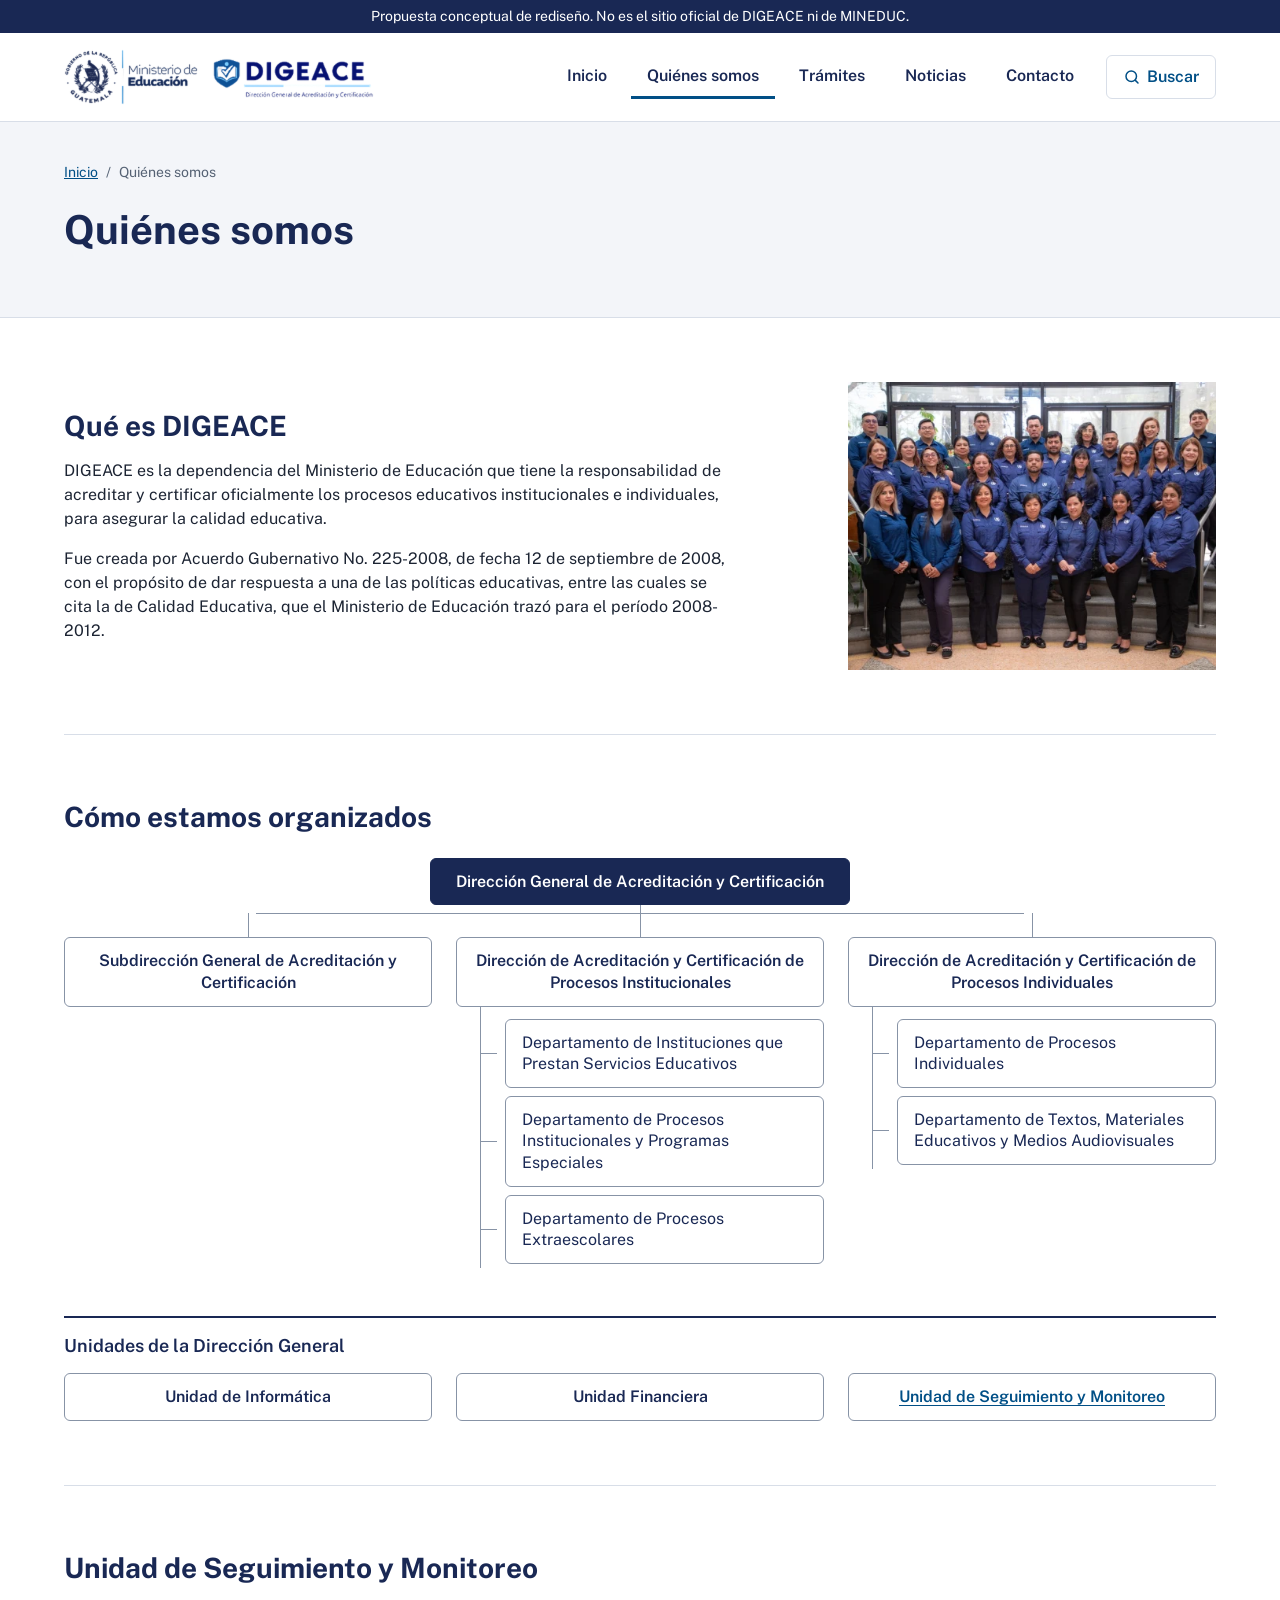
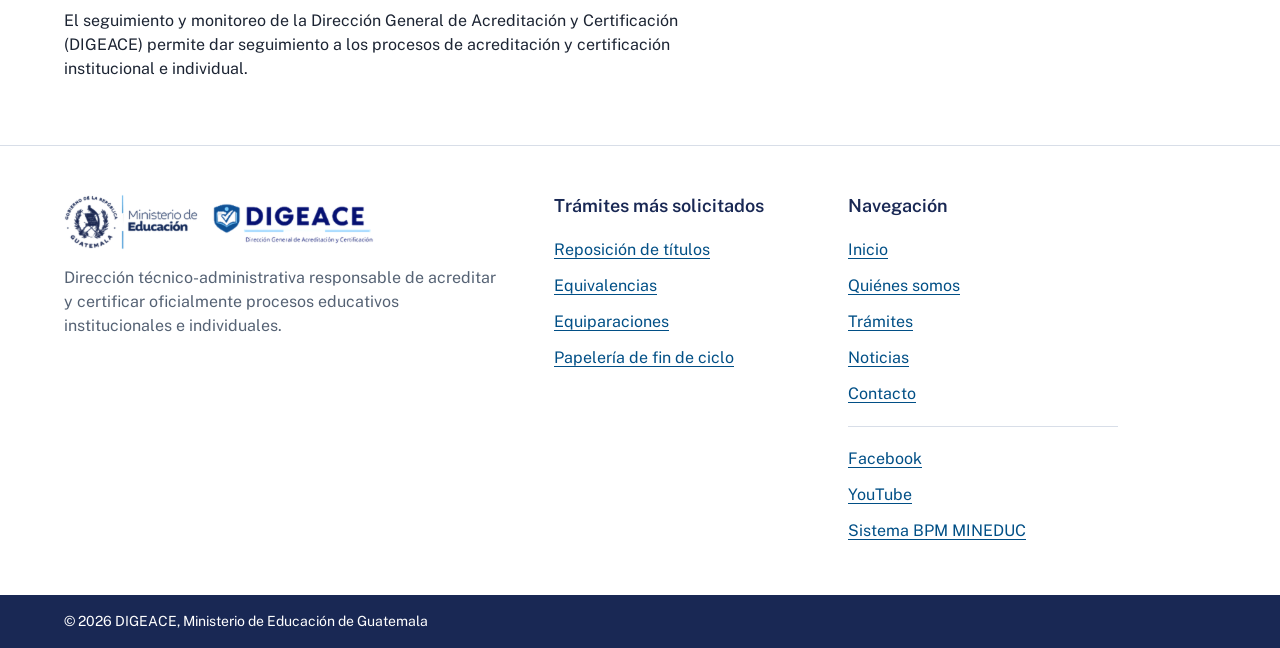
==== quienes-somos.html @ 0c8793b8 "Inicio completo de DIGEACE, páginas internas y reporte de entrega Lista de trámites agrupada con fil" ====
<!doctype html>
<html lang="es">
<head>
  <meta charset="utf-8">
  <meta name="viewport" content="width=device-width, initial-scale=1">
  <title>Quiénes somos · DIGEACE</title>
  <meta name="description" content="Qué es DIGEACE, cómo está organizada y qué hace la Unidad de Seguimiento y Monitoreo.">
  <link rel="preconnect" href="https://fonts.googleapis.com">
  <link rel="preconnect" href="https://fonts.gstatic.com" crossorigin>
  <link rel="stylesheet" href="https://fonts.googleapis.com/css2?family=Public+Sans:wght@400;600;700&display=swap">
  <link rel="stylesheet" href="css/styles.css">
</head>
<body>
  <a class="salto" href="#contenido">Saltar al contenido</a>

  <div class="aviso-propuesta">
    Propuesta conceptual de rediseño. No es el sitio oficial de DIGEACE ni de MINEDUC.
  </div>

  <header class="encabezado">
    <div class="contenedor encabezado__fila">
      <a class="encabezado__logo" href="index.html" aria-label="DIGEACE, Ministerio de Educación de Guatemala. Ir al inicio">
        <img src="assets/logo-mineduc-digeace.png" width="886" height="160" alt="Gobierno de Guatemala, Ministerio de Educación. DIGEACE, Dirección General de Acreditación y Certificación">
      </a>

      <button class="menu-boton" type="button" aria-expanded="false" aria-controls="menu-principal">Menú</button>

      <nav class="navegacion" id="menu-principal" aria-label="Principal">
        <ul>
          <li><a href="index.html">Inicio</a></li>
          <li><a href="quienes-somos.html" aria-current="page">Quiénes somos</a></li>
          <li><a href="index.html#tramites">Trámites</a></li>
          <li><a href="index.html#noticias">Noticias</a></li>
          <li><a href="index.html#contacto">Contacto</a></li>
          <li>
            <a class="navegacion__buscar" href="index.html#buscador">
              <svg aria-hidden="true" width="18" height="18" viewBox="0 0 24 24" fill="none" stroke="currentColor" stroke-width="2" stroke-linecap="round" stroke-linejoin="round"><circle cx="11" cy="11" r="7"/><path d="m20 20-3.5-3.5"/></svg>
              Buscar
            </a>
          </li>
        </ul>
      </nav>
    </div>
  </header>

  <main id="contenido">
    <div class="pagina-cabecera">
      <div class="contenedor">
        <nav class="migas" aria-label="Ruta de navegación">
          <ol>
            <li><a href="index.html">Inicio</a></li>
            <li aria-current="page">Quiénes somos</li>
          </ol>
        </nav>
        <h1>Quiénes somos</h1>
      </div>
    </div>

    <div class="contenedor">
      <section class="seccion" aria-labelledby="titulo-intro">
        <div class="intro">
          <div class="intro__texto">
            <h2 id="titulo-intro">Qué es DIGEACE</h2>
            <p>DIGEACE es la dependencia del Ministerio de Educación que tiene la responsabilidad de acreditar y certificar oficialmente los procesos educativos institucionales e individuales, para asegurar la calidad educativa.</p>
            <p>Fue creada por Acuerdo Gubernativo No. 225-2008, de fecha 12 de septiembre de 2008, con el propósito de dar respuesta a una de las políticas educativas, entre las cuales se cita la de Calidad Educativa, que el Ministerio de Educación trazó para el período 2008-2012.</p>
          </div>
          <figure class="intro__foto">
            <img src="assets/equipo-digeace.webp" width="468" height="366" alt="Equipo de DIGEACE reunido en las gradas del edificio, con camisas azules institucionales">
          </figure>
        </div>
      </section>

      <section class="seccion" id="estructura" aria-labelledby="titulo-estructura">
        <h2 id="titulo-estructura">Cómo estamos organizados</h2>

        <div class="org">
          <p class="org__raiz"><span class="org__caja org__caja--raiz">Dirección General de Acreditación y Certificación</span></p>

          <ul class="org__ramas">
            <li class="org__rama">
              <span class="org__caja">Subdirección General de Acreditación y Certificación</span>
            </li>
            <li class="org__rama">
              <span class="org__caja">Dirección de Acreditación y Certificación de Procesos Institucionales</span>
              <ul class="org__hijos">
                <li><span class="org__caja">Departamento de Instituciones que Prestan Servicios Educativos</span></li>
                <li><span class="org__caja">Departamento de Procesos Institucionales y Programas Especiales</span></li>
                <li><span class="org__caja">Departamento de Procesos Extraescolares</span></li>
              </ul>
            </li>
            <li class="org__rama">
              <span class="org__caja">Dirección de Acreditación y Certificación de Procesos Individuales</span>
              <ul class="org__hijos">
                <li><span class="org__caja">Departamento de Procesos Individuales</span></li>
                <li><span class="org__caja">Departamento de Textos, Materiales Educativos y Medios Audiovisuales</span></li>
              </ul>
            </li>
          </ul>

          <div class="org__apoyo">
            <h3>Unidades de la Dirección General</h3>
            <ul>
              <li><span class="org__caja">Unidad de Informática</span></li>
              <li><span class="org__caja">Unidad Financiera</span></li>
              <li><a class="org__caja" href="#seguimiento-monitoreo">Unidad de Seguimiento y Monitoreo</a></li>
            </ul>
          </div>
        </div>
      </section>

      <section class="seccion" id="seguimiento-monitoreo" aria-labelledby="titulo-seguimiento">
        <h2 id="titulo-seguimiento">Unidad de Seguimiento y Monitoreo</h2>
        <p class="texto-ancho">El seguimiento y monitoreo de la Dirección General de Acreditación y Certificación (DIGEACE) permite dar seguimiento a los procesos de acreditación y certificación institucional e individual.</p>
      </section>
    </div>
  </main>

  <footer class="pie" id="pie">
    <div class="contenedor pie__rejilla">
      <div class="pie__identidad">
        <img src="assets/logo-mineduc-digeace.png" width="886" height="160" alt="Ministerio de Educación. DIGEACE, Dirección General de Acreditación y Certificación">
        <p>Dirección técnico-administrativa responsable de acreditar y certificar oficialmente procesos educativos institucionales e individuales.</p>
      </div>

      <div class="pie__col">
        <h2>Trámites más solicitados</h2>
        <ul>
            <li><a href="tramite-reposicion.html">Reposición de títulos</a></li>
            <li><a href="index.html#t-equivalencias-de-estudios">Equivalencias</a></li>
            <li><a href="index.html#t-equiparaciones-de-estudios">Equiparaciones</a></li>
            <li><a href="index.html#t-papeleria-de-fin-de-ciclo">Papelería de fin de ciclo</a></li>
        </ul>
      </div>

      <div class="pie__col">
        <h2>Navegación</h2>
        <ul>
          <li><a href="index.html">Inicio</a></li>
          <li><a href="quienes-somos.html">Quiénes somos</a></li>
          <li><a href="index.html#tramites">Trámites</a></li>
          <li><a href="index.html#noticias">Noticias</a></li>
          <li><a href="index.html#contacto">Contacto</a></li>
        </ul>
        <div class="pie__redes">
          <ul>
            <li><a href="#pie" data-pendiente>Facebook</a></li>
            <li><a href="#pie" data-pendiente>YouTube</a></li>
            <li><a href="#pie" data-pendiente>Sistema BPM MINEDUC</a></li>
          </ul>
        </div>
      </div>
    </div>
    <div class="pie__fin">
      <div class="contenedor">© 2026 DIGEACE, Ministerio de Educación de Guatemala</div>
    </div>
  </footer>

  <script src="js/menu.js"></script>
</body>
</html>
---- css/styles.css ----
/* DIGEACE · propuesta de rediseño del inicio
   Sistema: una familia tipográfica, una familia de azules, radio único de 6 px,
   escala de espacio de 8 px, sin degradados, vidrio ni sombras de tarjeta. */

:root {
  --azul-institucional: #192854;
  --azul-accion: #014F86;
  --fondo: #ffffff;
  --superficie: #F3F5F9;
  --linea: #D8DEE8;
  --texto: #1C2433;
  --texto-secundario: #556274;

  --radio: 6px;
  --e1: 8px;
  --e2: 16px;
  --e3: 24px;
  --e4: 32px;
  --e5: 40px;
  --e6: 48px;
  --e8: 64px;
  --ancho: 1200px;
}

*, *::before, *::after { box-sizing: border-box; }

html { -webkit-text-size-adjust: 100%; scroll-padding-top: 96px; }

body {
  margin: 0;
  font-family: "Public Sans", system-ui, sans-serif;
  font-size: 16px;
  line-height: 1.5;
  color: var(--texto);
  background: var(--fondo);
}

img { display: block; max-width: 100%; height: auto; }

a { color: var(--azul-accion); }

:focus-visible {
  outline: 3px solid var(--azul-accion);
  outline-offset: 2px;
}

.contenedor {
  width: 100%;
  max-width: var(--ancho);
  margin-inline: auto;
  padding-inline: var(--e3);
}

.salto {
  position: absolute;
  left: var(--e2);
  top: -64px;
  z-index: 20;
  padding: var(--e1) var(--e2);
  background: var(--azul-institucional);
  color: #fff;
  border-radius: var(--radio);
}
.salto:focus { top: var(--e1); }

/* Aviso de propuesta conceptual */
.aviso-propuesta {
  padding: 6px var(--e2);
  background: var(--azul-institucional);
  color: #fff;
  font-size: 14px;
  text-align: center;
}

/* Encabezado */
.encabezado {
  position: relative;
  z-index: 10;
  background: var(--fondo);
  border-bottom: 1px solid var(--linea);
}

.encabezado__fila {
  display: flex;
  align-items: center;
  justify-content: space-between;
  gap: var(--e3);
  min-height: 88px;
}

.encabezado__logo img {
  width: auto;
  height: 56px;
}

.menu-boton { display: none; }

.navegacion ul {
  display: flex;
  align-items: center;
  gap: var(--e1);
  margin: 0;
  padding: 0;
  list-style: none;
}

.navegacion a {
  display: inline-flex;
  align-items: center;
  gap: 6px;
  min-height: 44px;
  padding: 0 var(--e2);
  border-bottom: 3px solid transparent;
  color: var(--azul-institucional);
  font-weight: 600;
  text-decoration: none;
}

.navegacion a:hover { color: var(--azul-accion); border-bottom-color: var(--linea); }
.navegacion a[aria-current="page"] { border-bottom-color: var(--azul-accion); }

.navegacion__buscar {
  margin-left: var(--e1);
  border: 1px solid var(--linea) !important;
  border-radius: var(--radio);
  color: var(--azul-accion) !important;
}
.navegacion__buscar:hover { background: var(--superficie); }

/* Hero */
.hero {
  background: var(--superficie);
  border-bottom: 1px solid var(--linea);
}

.hero__rejilla {
  display: grid;
  grid-template-columns: repeat(12, 1fr);
  column-gap: var(--e3);
  align-items: center;
  padding-block: var(--e8);
}

.hero__texto { grid-column: 1 / span 8; }
.hero__foto { grid-column: 9 / span 4; margin: 0; }
.hero__foto img { width: 100%; aspect-ratio: 468 / 366; object-fit: cover; }

h1 {
  margin: 0 0 var(--e2);
  max-width: 20ch;
  font-size: 40px;
  line-height: 1.15;
  font-weight: 700;
  color: var(--azul-institucional);
}

.hero__descripcion {
  margin: 0 0 var(--e5);
  max-width: 52ch;
  font-size: 18px;
  color: var(--texto-secundario);
}

/* Buscador */
.buscador__etiqueta {
  display: block;
  margin-bottom: var(--e1);
  font-size: 18px;
  font-weight: 600;
  color: var(--azul-institucional);
}

.buscador__fila {
  display: flex;
  gap: var(--e1);
  align-items: stretch;
}

.buscador__campo { position: relative; flex: 1; min-width: 0; }

.buscador__input {
  width: 100%;
  height: 56px;
  padding: 0 52px 0 var(--e2);
  font: inherit;
  font-size: 18px;
  color: var(--texto);
  background: var(--fondo);
  border: 1px solid #8793A6;
  border-radius: var(--radio);
}
.buscador__input::placeholder { color: var(--texto-secundario); opacity: 1; }
.buscador__input:focus { outline: 3px solid var(--azul-accion); outline-offset: 0; border-color: var(--azul-accion); }
.buscador__input::-webkit-search-cancel-button { display: none; }

.buscador__borrar {
  position: absolute;
  top: 8px;
  right: 8px;
  display: grid;
  place-items: center;
  width: 40px;
  height: 40px;
  padding: 0;
  color: var(--texto-secundario);
  background: transparent;
  border: 0;
  border-radius: var(--radio);
  cursor: pointer;
}
.buscador__borrar:hover { background: var(--superficie); color: var(--azul-institucional); }
.buscador__borrar[hidden] { display: none; }

.boton {
  height: 56px;
  padding: 0 var(--e4);
  font: inherit;
  font-weight: 600;
  color: #fff;
  background: var(--azul-institucional);
  border: 1px solid var(--azul-institucional);
  border-radius: var(--radio);
  cursor: pointer;
  white-space: nowrap;
}
.boton:hover { background: var(--azul-accion); border-color: var(--azul-accion); }

.buscador__estado {
  min-height: 0;
  margin: 0;
  font-size: 14px;
  color: var(--texto-secundario);
}
.buscador__estado:empty { display: none; }
.buscador__estado { margin-top: var(--e1); }

/* Sugerencias (menú desplegable: único elemento con sombra, junto al menú móvil) */
.sugerencias {
  position: absolute;
  top: calc(100% + 4px);
  left: 0;
  right: 0;
  z-index: 5;
  margin: 0;
  padding: 0;
  list-style: none;
  background: var(--fondo);
  border: 1px solid var(--azul-accion);
  border-radius: var(--radio);
  box-shadow: 0 8px 16px rgba(25, 40, 84, .12);
  overflow: hidden;
}
.sugerencias[hidden] { display: none; }

.sugerencias [role="option"] {
  display: block;
  padding: 12px var(--e2);
  cursor: pointer;
  border-top: 1px solid var(--linea);
}
.sugerencias [role="option"]:first-child { border-top: 0; }
.sugerencias [role="option"][aria-selected="true"],
.sugerencias [role="option"]:hover { background: var(--superficie); }
.sugerencias [role="option"][aria-selected="true"] { box-shadow: inset 3px 0 0 var(--azul-accion); }

.sugerencia__nombre { display: block; font-weight: 600; color: var(--azul-institucional); }
.sugerencia__grupo { display: block; font-size: 14px; color: var(--texto-secundario); }
.sugerencia__nombre mark { background: transparent; color: var(--azul-accion); text-decoration: underline; text-underline-offset: 3px; }

.sugerencias__vacio { padding: var(--e2); color: var(--texto); }
.sugerencias__vacio a { font-weight: 600; }

/* Más solicitados */
.hero__frecuentes {
  display: flex;
  flex-wrap: wrap;
  align-items: baseline;
  gap: 4px var(--e3);
  margin: var(--e3) 0 0;
  font-size: 16px;
}
.hero__frecuentes-titulo { color: var(--texto-secundario); }
.hero__frecuentes a { font-weight: 600; text-underline-offset: 3px; }
.hero__frecuentes a:hover { color: var(--azul-institucional); }

/* Tablet */
@media (max-width: 1023px) {
  .hero__rejilla { padding-block: var(--e6); }
  .hero__texto { grid-column: 1 / -1; }
  .hero__foto { grid-column: 1 / -1; margin-top: var(--e5); max-width: 420px; }
  .navegacion a { padding: 0 12px; }
}

/* Móvil */
@media (max-width: 767px) {
  .contenedor { padding-inline: var(--e2); }

  .aviso-propuesta { font-size: 13px; }

  .encabezado__fila { min-height: 64px; gap: var(--e2); }
  .encabezado__logo img { height: 36px; }

  .menu-boton {
    display: inline-flex;
    align-items: center;
    min-height: 44px;
    padding: 0 var(--e2);
    font: inherit;
    font-weight: 600;
    color: var(--azul-institucional);
    background: var(--fondo);
    border: 1px solid var(--azul-institucional);
    border-radius: var(--radio);
    cursor: pointer;
  }
  .menu-boton[aria-expanded="true"] { background: var(--azul-institucional); color: #fff; }

  .navegacion {
    position: absolute;
    top: 100%;
    left: 0;
    right: 0;
    background: var(--fondo);
    border-bottom: 1px solid var(--linea);
    box-shadow: 0 12px 16px rgba(25, 40, 84, .12);
  }
  .navegacion[hidden] { display: none; }
  .navegacion ul { flex-direction: column; align-items: stretch; gap: 0; padding: var(--e1) var(--e2) var(--e2); }
  .navegacion li + li { border-top: 1px solid var(--linea); }
  .navegacion a { min-height: 48px; padding: 0; border-bottom: 0; }
  .navegacion a[aria-current="page"] { box-shadow: inset 3px 0 0 var(--azul-accion); padding-left: 12px; }
  .navegacion__buscar { margin: var(--e1) 0 0; padding: 0 12px !important; justify-content: center; }

  .hero__rejilla { padding-block: var(--e4) var(--e5); }
  h1 { font-size: 30px; max-width: none; }
  .hero__descripcion { margin-bottom: var(--e3); font-size: 16px; }

  .buscador__fila { flex-direction: column; }
  .boton { width: 100%; }
  .hero__frecuentes { flex-direction: column; align-items: flex-start; gap: 4px; margin-top: var(--e2); }
  .hero__frecuentes-titulo { margin-bottom: 2px; }
  .hero__frecuentes a { display: inline-block; padding: 6px 0; }
  .hero__foto { margin-top: var(--e4); max-width: none; }
}

@media (prefers-reduced-motion: reduce) {
  * { scroll-behavior: auto !important; transition: none !important; }
}

/* ===== Secciones ===== */
h2 { margin: 0; font-size: 28px; line-height: 1.25; font-weight: 700; color: var(--azul-institucional); }
h3 { margin: 0; font-size: 22px; line-height: 1.3; font-weight: 600; color: var(--azul-institucional); }
h4 { margin: 0; font-size: 18px; line-height: 1.35; font-weight: 600; color: var(--azul-institucional); }
p { margin: 0; }

.seccion { padding-block: var(--e8); }
.seccion + .seccion { border-top: 1px solid var(--linea); }
.seccion--superficie { background: var(--superficie); }
.seccion__cabecera {
  display: flex;
  flex-wrap: wrap;
  align-items: baseline;
  justify-content: space-between;
  gap: var(--e1) var(--e3);
  margin-bottom: var(--e3);
}
.seccion__contador { color: var(--texto-secundario); }
.enlace-texto { font-weight: 600; text-underline-offset: 3px; }
.enlace-texto:hover { color: var(--azul-institucional); }
button.enlace-texto { padding: 0; font: inherit; font-weight: 600; color: var(--azul-accion); background: none; border: 0; text-decoration: underline; text-underline-offset: 3px; cursor: pointer; }
button.enlace-texto:hover { color: var(--azul-institucional); }

/* Trámites: filtros */
.filtros { display: flex; flex-wrap: wrap; gap: var(--e1); margin-bottom: var(--e3); }
.filtro {
  min-height: 44px;
  padding: 0 var(--e2);
  font: inherit;
  font-weight: 600;
  color: var(--azul-institucional);
  background: var(--fondo);
  border: 1px solid #8793A6;
  border-radius: var(--radio);
  cursor: pointer;
}
.filtro:hover { background: var(--superficie); }
.filtro[aria-pressed="true"] { color: #fff; background: var(--azul-institucional); border-color: var(--azul-institucional); }

.filtrar { max-width: 560px; margin-bottom: var(--e5); }
.filtrar label { display: block; margin-bottom: 4px; font-weight: 600; color: var(--azul-institucional); }
.filtrar__campo { position: relative; }
.filtrar__input {
  width: 100%;
  height: 48px;
  padding: 0 48px 0 var(--e2);
  font: inherit;
  color: var(--texto);
  background: var(--fondo);
  border: 1px solid #8793A6;
  border-radius: var(--radio);
}
.filtrar__input::placeholder { color: var(--texto-secundario); opacity: 1; }
.filtrar__input:focus { outline: 3px solid var(--azul-accion); outline-offset: 0; border-color: var(--azul-accion); }
.filtrar__borrar {
  position: absolute; top: 4px; right: 4px;
  display: grid; place-items: center;
  width: 40px; height: 40px; padding: 0;
  color: var(--texto-secundario); background: transparent;
  border: 0; border-radius: var(--radio); cursor: pointer;
}
.filtrar__borrar:hover { background: var(--superficie); color: var(--azul-institucional); }
.filtrar__borrar[hidden] { display: none; }

/* Trámites: lista agrupada */
.grupo + .grupo { margin-top: var(--e5); }
.grupo[hidden] { display: none; }
.grupo__resumen {
  display: flex;
  align-items: baseline;
  justify-content: space-between;
  gap: var(--e2);
  padding-bottom: var(--e1);
  border-bottom: 2px solid var(--azul-institucional);
  list-style: none;
}
.grupo__resumen::-webkit-details-marker { display: none; }
.grupo__cuenta { display: none; color: var(--texto-secundario); font-weight: 600; }
.lista { margin: 0; padding: 0; list-style: none; }
.lista li[hidden] { display: none; }
.lista li { border-bottom: 1px solid var(--linea); }
.fila {
  display: grid;
  grid-template-columns: 1fr auto;
  align-items: center;
  gap: var(--e3);
  padding: var(--e2) var(--e1);
  color: inherit;
  text-decoration: none;
}
.fila:hover, .fila:focus-visible { background: var(--superficie); }
.fila:focus-visible { outline-offset: -3px; }
.fila__nombre { max-width: 70ch; }
.fila__desc { margin-top: 2px; color: var(--texto-secundario); }
.fila__accion { font-weight: 600; color: var(--azul-accion); white-space: nowrap; text-underline-offset: 3px; }
.fila:hover .fila__accion, .fila:focus-visible .fila__accion { text-decoration: underline; }

.aviso-fila, .sin-resultados {
  margin-bottom: var(--e3);
  padding: var(--e2);
  background: var(--superficie);
  border-left: 3px solid var(--azul-accion);
}
.aviso-fila[hidden], .sin-resultados[hidden] { display: none; }

/* Noticias */
.noticias { display: grid; grid-template-columns: repeat(3, 1fr); gap: var(--e3); margin: 0; padding: 0; list-style: none; }
.noticia { position: relative; display: flex; flex-direction: column; height: 100%; background: var(--fondo); border: 1px solid var(--linea); }
.noticia img { width: 100%; aspect-ratio: 3 / 2; object-fit: cover; }
.noticia__cuerpo { padding: var(--e2) var(--e2) var(--e3); }
.noticia__fecha { display: block; margin-bottom: 4px; font-size: 14px; color: var(--texto-secundario); }
.noticia h3 { font-size: 18px; line-height: 1.4; }
.noticia__enlace { color: var(--azul-institucional); text-decoration: none; }
.noticia__enlace::after { content: ""; position: absolute; inset: 0; }
.noticia:hover .noticia__enlace { color: var(--azul-accion); text-decoration: underline; text-underline-offset: 3px; }
.noticia__enlace:focus-visible { outline: none; }
.noticia__enlace:focus-visible::after { outline: 3px solid var(--azul-accion); outline-offset: 2px; }

/* Quiénes somos (inicio) */
.quienes { display: grid; grid-template-columns: repeat(12, 1fr); column-gap: var(--e3); row-gap: var(--e4); }
.quienes__texto { grid-column: 1 / span 5; }
.quienes__texto h2 { margin-bottom: var(--e2); }
.quienes__texto p { margin-bottom: var(--e3); max-width: 52ch; }
.quienes__direcciones { grid-column: 7 / span 6; display: grid; grid-template-columns: 1fr 1fr; gap: var(--e3); }
.direccion { padding-top: var(--e2); border-top: 2px solid var(--azul-institucional); }
.direccion h3 { margin-bottom: 4px; font-size: 18px; }
.direccion__nombre { margin-bottom: var(--e2); font-size: 14px; color: var(--texto-secundario); }
.direccion ul { margin: 0; padding: 0; list-style: none; }
.direccion li { padding: 8px 0; border-top: 1px solid var(--linea); }

/* Atención al público */
.atencion { display: grid; grid-template-columns: repeat(12, 1fr); column-gap: var(--e3); row-gap: var(--e4); align-items: start; }
.atencion__datos { grid-column: 1 / span 6; }
.atencion__datos h2 { margin-bottom: var(--e3); }
.datos { margin: 0 0 var(--e3); }
.datos > div { display: grid; grid-template-columns: 120px 1fr; gap: var(--e2); padding: 12px 0; border-top: 1px solid var(--linea); }
.datos > div:last-child { border-bottom: 1px solid var(--linea); }
.datos dt { font-weight: 600; color: var(--azul-institucional); }
.datos dd { margin: 0; }
.marcador { display: inline-block; padding: 0 8px; color: var(--azul-accion); border: 1px dashed var(--azul-accion); border-radius: var(--radio); background: var(--fondo); }
.boton-secundario {
  display: inline-flex; align-items: center; min-height: 48px; padding: 0 var(--e3);
  font-weight: 600; color: var(--azul-institucional); text-decoration: none;
  background: var(--fondo); border: 1px solid var(--azul-institucional); border-radius: var(--radio);
}
.boton-secundario:hover { background: var(--azul-institucional); color: #fff; }
.atencion__foto { grid-column: 8 / span 5; display: grid; place-items: center; min-height: 280px; padding: var(--e3); text-align: center; color: var(--azul-accion); background: var(--fondo); border: 1px dashed var(--azul-accion); border-radius: var(--radio); }

/* Pie */
.pie { background: var(--fondo); border-top: 1px solid var(--linea); }
.pie__rejilla { display: grid; grid-template-columns: repeat(12, 1fr); column-gap: var(--e3); row-gap: var(--e5); padding-block: var(--e6); }
.pie__identidad { grid-column: 1 / span 5; }
.pie__identidad img { width: auto; height: 56px; margin-bottom: var(--e2); }
.pie__identidad p { max-width: 44ch; color: var(--texto-secundario); }
.pie__col { grid-column: span 3; }
.pie__col:nth-of-type(3) { grid-column: 9 / span 3; }
.pie h2 { margin-bottom: var(--e2); font-size: 18px; line-height: 1.35; font-weight: 600; }
.pie ul { margin: 0; padding: 0; list-style: none; }
.pie li + li { margin-top: 4px; }
.pie a { display: inline-block; padding: 4px 0; text-underline-offset: 3px; }
.pie__redes { margin-top: var(--e2); padding-top: var(--e2); border-top: 1px solid var(--linea); }
.pie__fin { padding-block: var(--e2); color: #fff; background: var(--azul-institucional); font-size: 14px; }

/* ===== Páginas internas ===== */
.migas { margin-bottom: var(--e3); font-size: 14px; color: var(--texto-secundario); }
.migas ol { display: flex; flex-wrap: wrap; gap: 4px 8px; margin: 0; padding: 0; list-style: none; }
.migas li + li::before { content: "/"; margin-right: 8px; color: var(--texto-secundario); }
.pagina-cabecera { background: var(--superficie); border-bottom: 1px solid var(--linea); padding-block: var(--e5) var(--e6); }
.pagina-cabecera h1 { max-width: 28ch; }
.pagina-cabecera p.lead { max-width: 68ch; font-size: 18px; color: var(--texto-secundario); }
.indice { display: flex; flex-wrap: wrap; gap: 4px var(--e3); margin: var(--e3) 0 0; padding: 0; list-style: none; }
.indice a { font-weight: 600; text-underline-offset: 3px; }

.pagina { display: grid; grid-template-columns: repeat(12, 1fr); column-gap: var(--e3); row-gap: var(--e5); padding-block: var(--e6) var(--e8); }
.pagina__principal { grid-column: 1 / span 8; }
.pagina__lateral { grid-column: 10 / span 3; }
.bloque + .bloque { margin-top: var(--e6); }
.bloque h2 { padding-bottom: var(--e1); margin-bottom: var(--e2); border-bottom: 2px solid var(--azul-institucional); }
.bloque p + p, .bloque p + ul { margin-top: var(--e2); }
.bloque ul.simple { margin: 0; padding-left: 20px; }
.bloque ul.simple li + li { margin-top: 4px; }

.lateral__bloque { padding-top: var(--e2); border-top: 2px solid var(--azul-institucional); }
.lateral__bloque + .lateral__bloque { margin-top: var(--e4); }
.lateral__bloque h2 { margin-bottom: var(--e2); font-size: 18px; line-height: 1.35; font-weight: 600; }
.lateral__bloque ul { margin: 0; padding: 0; list-style: none; }
.lateral__bloque li { padding: 8px 0; border-top: 1px solid var(--linea); }
.lateral__bloque li:first-child { border-top: 0; padding-top: 0; }
.lateral__bloque .marcador { margin-top: 4px; font-size: 14px; }

.pasos { margin: 0; padding: 0; list-style: none; counter-reset: paso; }
.paso { position: relative; display: grid; grid-template-columns: 40px 1fr; column-gap: var(--e2); padding-bottom: var(--e3); counter-increment: paso; }
.paso::before {
  content: counter(paso);
  grid-row: 1 / span 3;
  display: grid; place-items: center;
  width: 40px; height: 40px;
  font-weight: 700; color: var(--azul-institucional);
  background: var(--fondo); border: 2px solid var(--azul-institucional); border-radius: var(--radio);
  position: relative; z-index: 1;
}
.paso::after { content: ""; position: absolute; left: 19px; top: 40px; bottom: 0; border-left: 1px solid var(--linea); }
.paso:last-child { padding-bottom: 0; }
.paso:last-child::after { display: none; }
.paso__responsable { font-size: 14px; font-weight: 600; color: var(--texto-secundario); }
.paso h3 { margin: 2px 0; font-size: 18px; line-height: 1.35; }
.paso p:last-child { color: var(--texto-secundario); }

/* Organigrama */
.org { --org-linea: #8793A6; }
.org ul { margin: 0; padding: 0; list-style: none; }
.org__caja { display: block; padding: 12px var(--e2); font-weight: 600; line-height: 1.35; text-align: center; color: var(--azul-institucional); background: var(--fondo); border: 1px solid var(--org-linea); border-radius: var(--radio); text-decoration: none; }
a.org__caja { color: var(--azul-accion); text-decoration: underline; text-underline-offset: 3px; }
a.org__caja:hover { background: var(--superficie); }
.org__caja--raiz { max-width: 420px; margin-inline: auto; color: #fff; background: var(--azul-institucional); border-color: var(--azul-institucional); }
.org__raiz { position: relative; padding-bottom: var(--e4); }
.org__raiz::after { content: ""; position: absolute; left: 50%; bottom: 0; height: var(--e4); border-left: 1px solid var(--org-linea); }
.org__ramas { position: relative; display: grid; grid-template-columns: repeat(3, 1fr); gap: var(--e3); }
.org__ramas::before { content: ""; position: absolute; top: calc(var(--e3) * -1); left: calc(100% / 6); right: calc(100% / 6); border-top: 1px solid var(--org-linea); }
.org__rama { position: relative; }
.org__rama::before { content: ""; position: absolute; left: 50%; top: calc(var(--e3) * -1); height: var(--e3); border-left: 1px solid var(--org-linea); }
.org__hijos { margin: 0 0 0 var(--e3) !important; padding-top: var(--e1) !important; border-left: 1px solid var(--org-linea); }
.org__hijos li { position: relative; padding: 4px 0 4px var(--e3); }
.org__hijos li::before { content: ""; position: absolute; left: 0; top: 50%; width: var(--e2); border-top: 1px solid var(--org-linea); }
.org__hijos .org__caja { text-align: left; font-weight: 400; }
.org__apoyo { margin-top: var(--e6); padding-top: var(--e2); border-top: 2px solid var(--azul-institucional); }
.org__apoyo h3 { margin-bottom: var(--e2); font-size: 18px; }
.org__apoyo ul { display: grid; grid-template-columns: repeat(3, 1fr); gap: var(--e3); }

.intro { display: grid; grid-template-columns: repeat(12, 1fr); column-gap: var(--e3); row-gap: var(--e4); align-items: center; }
.intro__texto { grid-column: 1 / span 7; }
.intro__texto p + p { margin-top: var(--e2); }
.intro__foto { grid-column: 9 / span 4; margin: 0; }
.intro__foto img { width: 100%; aspect-ratio: 468 / 366; object-fit: cover; }

@media (max-width: 1023px) {
  .quienes__texto, .quienes__direcciones, .atencion__datos, .atencion__foto, .intro__texto, .intro__foto,
  .pagina__principal, .pagina__lateral, .pie__identidad, .pie__col, .pie__col:nth-of-type(3) { grid-column: 1 / -1; }
  .pie__col { grid-column: span 6; }
  .pie__col:nth-of-type(3) { grid-column: span 6; }
  .intro__foto { max-width: 420px; }
  .noticias { grid-template-columns: 1fr 1fr; }
  .noticias li:nth-child(3) { grid-column: 1 / -1; }
}

@media (max-width: 767px) {
  h2 { font-size: 24px; }
  h3 { font-size: 20px; }
  .seccion { padding-block: var(--e5); }
  .grupo + .grupo { margin-top: var(--e2); }
  .grupo__resumen { align-items: center; min-height: 48px; padding: 0; border-bottom: 1px solid var(--linea); border-top: 2px solid var(--azul-institucional); cursor: pointer; }
  .grupo__resumen:hover { background: var(--superficie); }
  .grupo__resumen:focus-visible { outline-offset: -3px; }
  .grupo__titulo { padding-left: var(--e1); font-size: 18px; }
  .grupo__cuenta { display: inline; margin-left: auto; }
  .grupo__resumen::after { content: "+"; width: 32px; text-align: center; font-size: 24px; font-weight: 400; color: var(--azul-accion); }
  .grupo[open] > .grupo__resumen::after { content: "\2212"; }
  .grupo:not([open]) > .grupo__resumen { border-bottom: 1px solid var(--linea); }
  .fila { grid-template-columns: 1fr; gap: 4px; }
  .fila__accion { margin-top: 4px; }
  .filtro { padding: 0 12px; }
  .noticias { grid-template-columns: 1fr; }
  .noticias li:nth-child(3) { grid-column: auto; }
  .quienes__direcciones { grid-template-columns: 1fr; }
  .datos > div { grid-template-columns: 1fr; gap: 2px; }
  .atencion__foto { min-height: 160px; }
  .pie__col, .pie__col:nth-of-type(3) { grid-column: 1 / -1; }
  .pie__rejilla { padding-block: var(--e5); }

  .pagina-cabecera { padding-block: var(--e3) var(--e4); }
  .pagina { padding-block: var(--e4) var(--e6); }
  .org__caja--raiz { max-width: none; }
  .org__raiz { padding-bottom: var(--e3); }
  .org__raiz::after { height: var(--e3); left: var(--e3); }
  .org__ramas { grid-template-columns: 1fr; gap: var(--e3); padding-left: var(--e3); border-left: 1px solid var(--org-linea); }
  .org__ramas::before { display: none; }
  .org__rama::before { left: calc(var(--e3) * -1); top: 22px; height: 0; width: var(--e3); border-left: 0; border-top: 1px solid var(--org-linea); }
  .org__caja { text-align: left; }
  .org__apoyo ul { grid-template-columns: 1fr; gap: var(--e1); }
}

/* Utilidades */
.solo-lectores { position: absolute; width: 1px; height: 1px; margin: -1px; padding: 0; overflow: hidden; clip: rect(0 0 0 0); white-space: nowrap; border: 0; }
.texto-ancho { max-width: 68ch; }
.intro__texto h2 + p { margin-top: var(--e2); }
#estructura > h2, #seguimiento-monitoreo > h2 { margin-bottom: var(--e3); }
.bloque__intro { margin-bottom: var(--e3); }
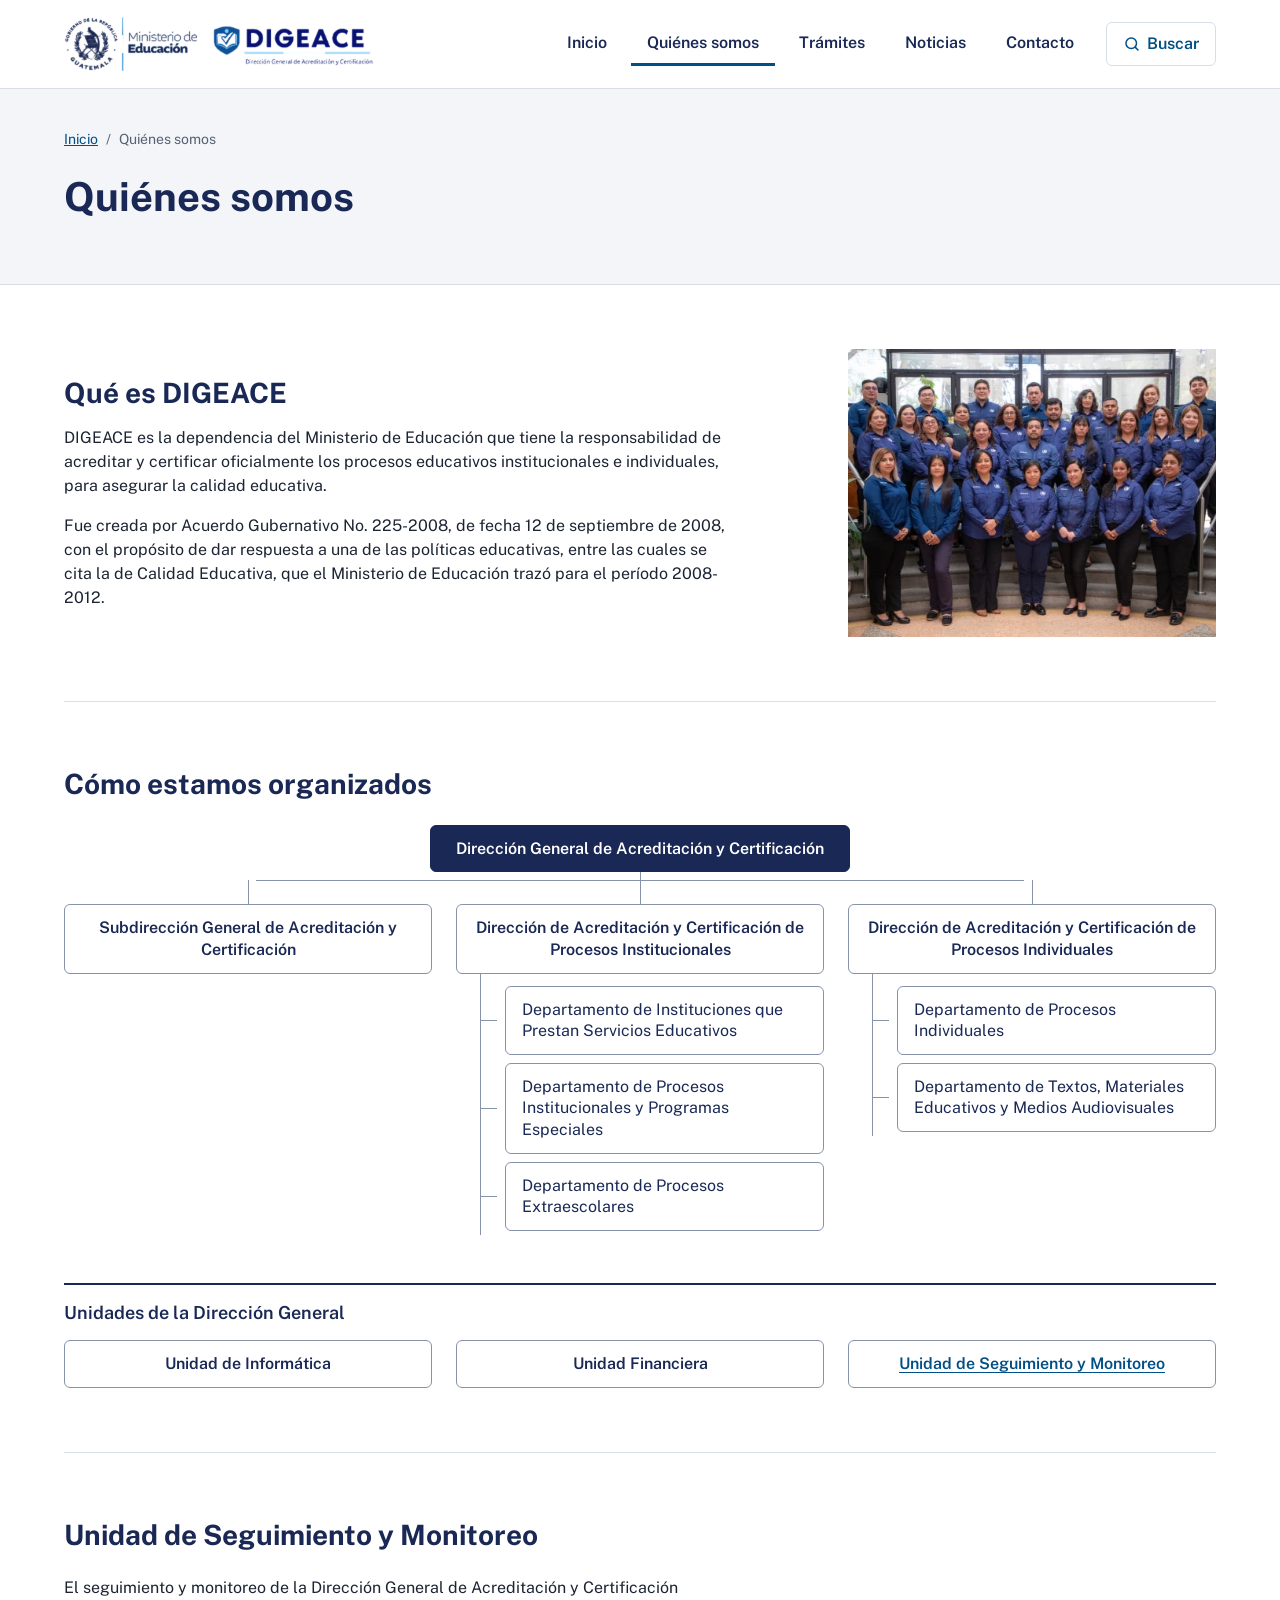
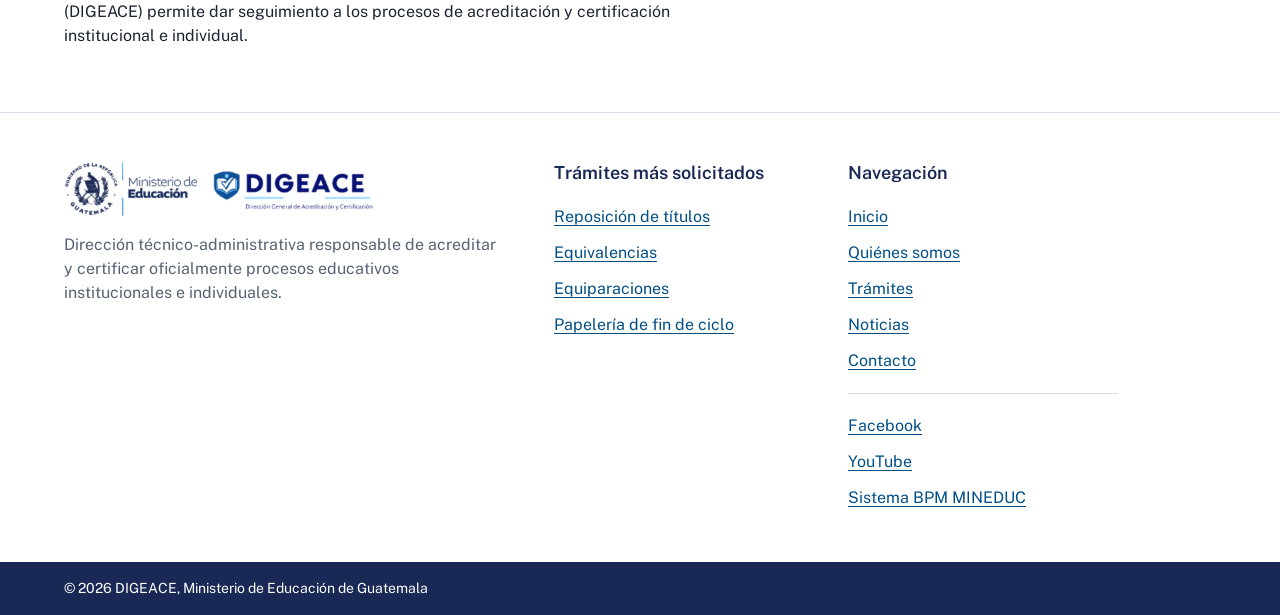
==== commit e4a8cd83: "Reemplazar marcadores por datos e imagen ficticios y quitar la franja de aviso Para importar la pági" ====
--- a/quienes-somos.html
+++ b/quienes-somos.html
@@ -13,9 +13,6 @@
 <body>
   <a class="salto" href="#contenido">Saltar al contenido</a>
 
-  <div class="aviso-propuesta">
-    Propuesta conceptual de rediseño. No es el sitio oficial de DIGEACE ni de MINEDUC.
-  </div>
 
   <header class="encabezado">
     <div class="contenedor encabezado__fila">
@@ -143,9 +140,9 @@
         </ul>
         <div class="pie__redes">
           <ul>
-            <li><a href="#pie" data-pendiente>Facebook</a></li>
-            <li><a href="#pie" data-pendiente>YouTube</a></li>
-            <li><a href="#pie" data-pendiente>Sistema BPM MINEDUC</a></li>
+            <li><a href="#">Facebook</a></li>
+            <li><a href="#">YouTube</a></li>
+            <li><a href="#">Sistema BPM MINEDUC</a></li>
           </ul>
         </div>
       </div>
--- a/css/styles.css
+++ b/css/styles.css
@@ -62,15 +62,6 @@
   border-radius: var(--radio);
 }
 .salto:focus { top: var(--e1); }
-
-/* Aviso de propuesta conceptual */
-.aviso-propuesta {
-  padding: 6px var(--e2);
-  background: var(--azul-institucional);
-  color: #fff;
-  font-size: 14px;
-  text-align: center;
-}
 
 /* Encabezado */
 .encabezado {
@@ -294,8 +285,6 @@
 /* Móvil */
 @media (max-width: 767px) {
   .contenedor { padding-inline: var(--e2); }
-
-  .aviso-propuesta { font-size: 13px; }
 
   .encabezado__fila { min-height: 64px; gap: var(--e2); }
   .encabezado__logo img { height: 36px; }
@@ -444,13 +433,13 @@
 .fila__accion { font-weight: 600; color: var(--azul-accion); white-space: nowrap; text-underline-offset: 3px; }
 .fila:hover .fila__accion, .fila:focus-visible .fila__accion { text-decoration: underline; }
 
-.aviso-fila, .sin-resultados {
+.sin-resultados {
   margin-bottom: var(--e3);
   padding: var(--e2);
   background: var(--superficie);
   border-left: 3px solid var(--azul-accion);
 }
-.aviso-fila[hidden], .sin-resultados[hidden] { display: none; }
+.sin-resultados[hidden] { display: none; }
 
 /* Noticias */
 .noticias { display: grid; grid-template-columns: repeat(3, 1fr); gap: var(--e3); margin: 0; padding: 0; list-style: none; }
@@ -486,14 +475,14 @@
 .datos > div:last-child { border-bottom: 1px solid var(--linea); }
 .datos dt { font-weight: 600; color: var(--azul-institucional); }
 .datos dd { margin: 0; }
-.marcador { display: inline-block; padding: 0 8px; color: var(--azul-accion); border: 1px dashed var(--azul-accion); border-radius: var(--radio); background: var(--fondo); }
 .boton-secundario {
   display: inline-flex; align-items: center; min-height: 48px; padding: 0 var(--e3);
   font-weight: 600; color: var(--azul-institucional); text-decoration: none;
   background: var(--fondo); border: 1px solid var(--azul-institucional); border-radius: var(--radio);
 }
 .boton-secundario:hover { background: var(--azul-institucional); color: #fff; }
-.atencion__foto { grid-column: 8 / span 5; display: grid; place-items: center; min-height: 280px; padding: var(--e3); text-align: center; color: var(--azul-accion); background: var(--fondo); border: 1px dashed var(--azul-accion); border-radius: var(--radio); }
+.atencion__foto { grid-column: 8 / span 5; margin: 0; }
+.atencion__foto img { width: 100%; aspect-ratio: 3 / 2; object-fit: cover; border: 1px solid var(--linea); }
 
 /* Pie */
 .pie { background: var(--fondo); border-top: 1px solid var(--linea); }
@@ -535,8 +524,7 @@
 .lateral__bloque ul { margin: 0; padding: 0; list-style: none; }
 .lateral__bloque li { padding: 8px 0; border-top: 1px solid var(--linea); }
 .lateral__bloque li:first-child { border-top: 0; padding-top: 0; }
-.lateral__bloque .marcador { margin-top: 4px; font-size: 14px; }
-
+.lateral__bloque 
 .pasos { margin: 0; padding: 0; list-style: none; counter-reset: paso; }
 .paso { position: relative; display: grid; grid-template-columns: 40px 1fr; column-gap: var(--e2); padding-bottom: var(--e3); counter-increment: paso; }
 .paso::before {
@@ -612,7 +600,6 @@
   .noticias li:nth-child(3) { grid-column: auto; }
   .quienes__direcciones { grid-template-columns: 1fr; }
   .datos > div { grid-template-columns: 1fr; gap: 2px; }
-  .atencion__foto { min-height: 160px; }
   .pie__col, .pie__col:nth-of-type(3) { grid-column: 1 / -1; }
   .pie__rejilla { padding-block: var(--e5); }
 
@@ -629,7 +616,6 @@
 }
 
 /* Utilidades */
-.solo-lectores { position: absolute; width: 1px; height: 1px; margin: -1px; padding: 0; overflow: hidden; clip: rect(0 0 0 0); white-space: nowrap; border: 0; }
 .texto-ancho { max-width: 68ch; }
 .intro__texto h2 + p { margin-top: var(--e2); }
 #estructura > h2, #seguimiento-monitoreo > h2 { margin-bottom: var(--e3); }
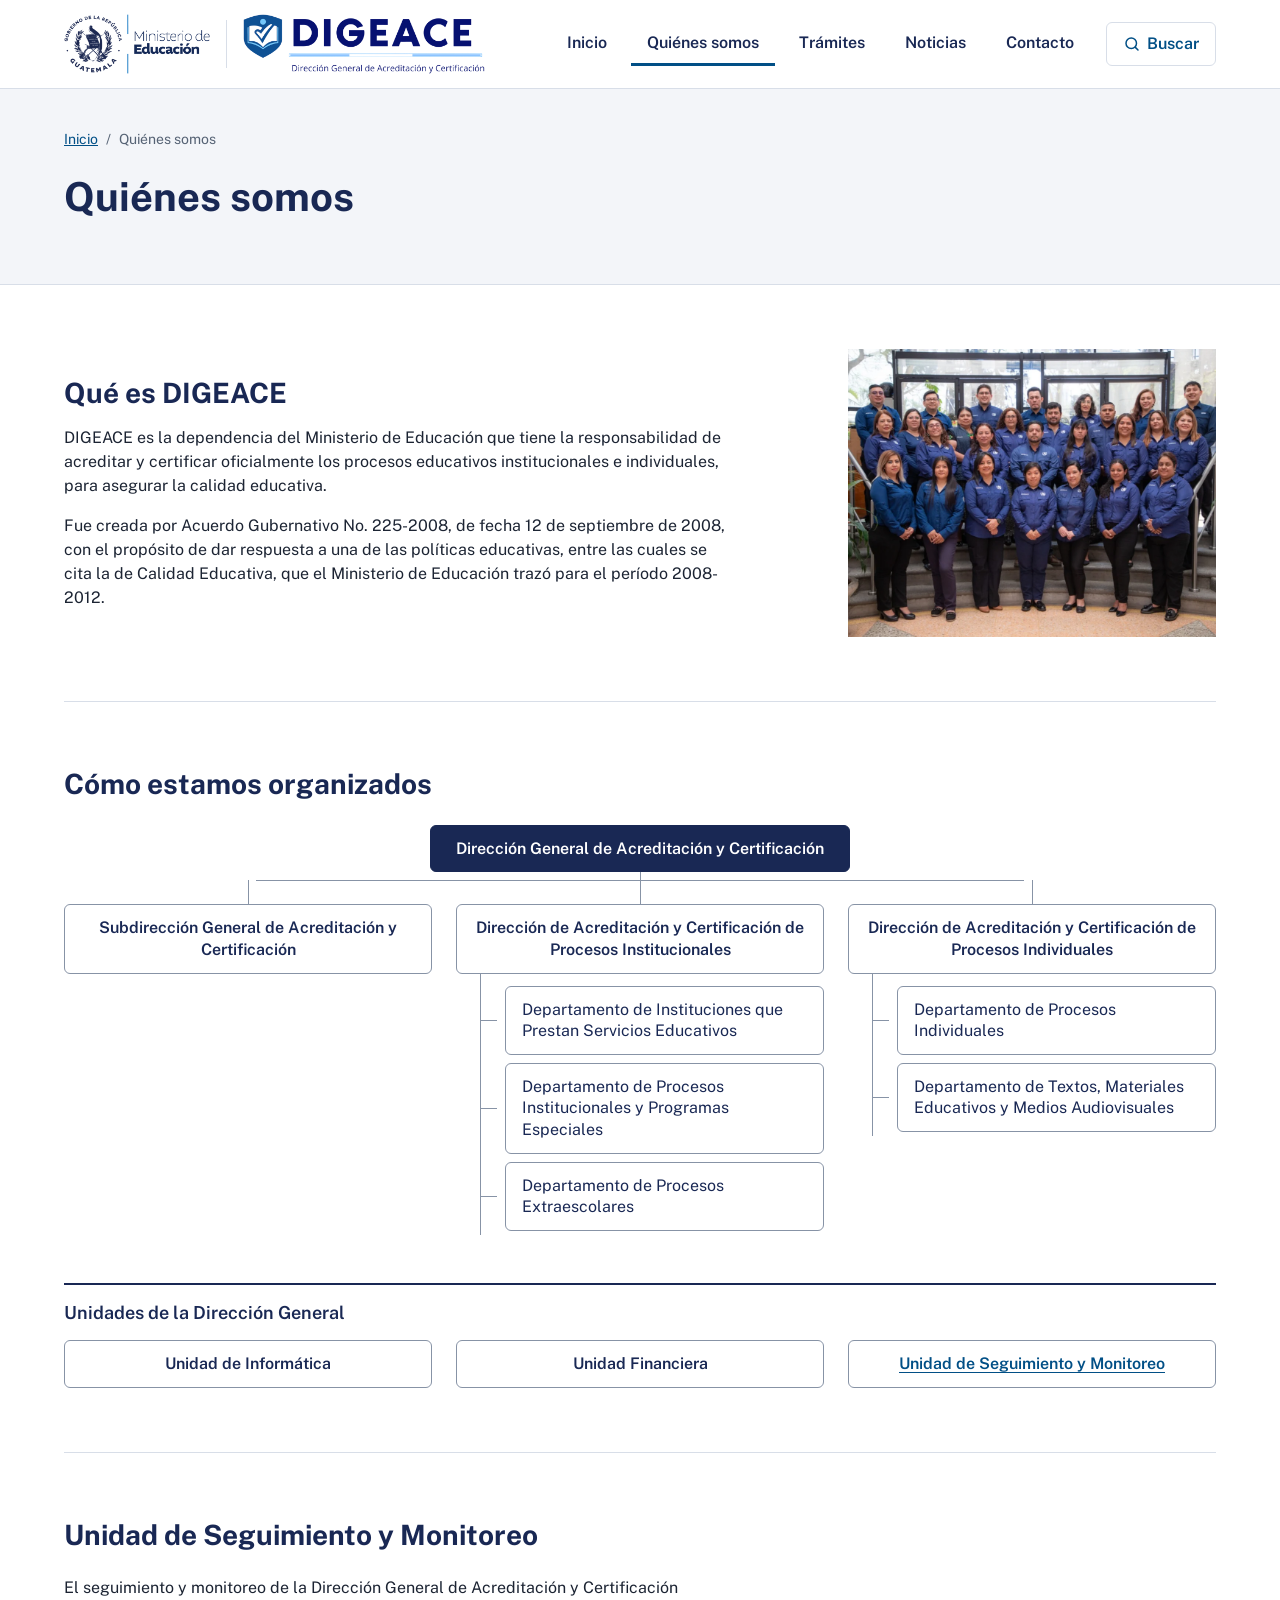
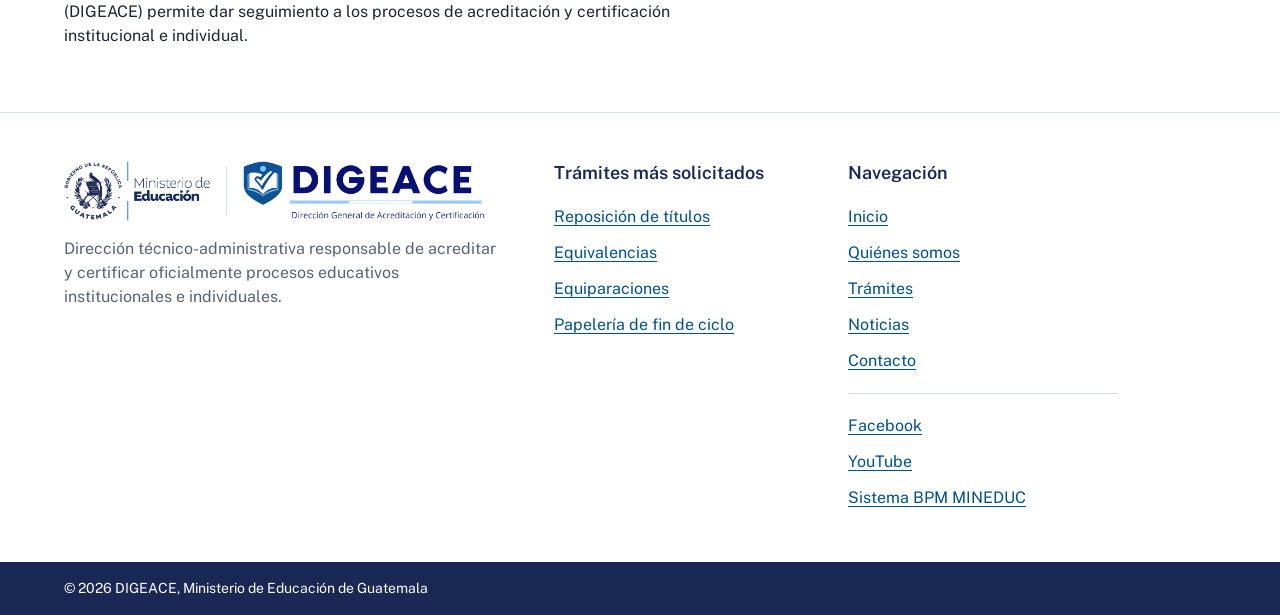
==== commit 6afe8b4e: "Logos, fotos y mapa reales; tarjetas sin borde superior Logos de MINEDUC y DIGEACE y fotos del equip" ====
--- a/quienes-somos.html
+++ b/quienes-somos.html
@@ -17,7 +17,9 @@
   <header class="encabezado">
     <div class="contenedor encabezado__fila">
       <a class="encabezado__logo" href="index.html" aria-label="DIGEACE, Ministerio de Educación de Guatemala. Ir al inicio">
-        <img src="assets/logo-mineduc-digeace.png" width="886" height="160" alt="Gobierno de Guatemala, Ministerio de Educación. DIGEACE, Dirección General de Acreditación y Certificación">
+        <img class="logo-mineduc" src="assets/logo-mineduc.png" width="534" height="220" alt="Gobierno de Guatemala, Ministerio de Educación">
+        <span class="logos__linea" aria-hidden="true"></span>
+        <img class="logo-digeace" src="assets/logo-digeace.png" width="888" height="220" alt="DIGEACE, Dirección General de Acreditación y Certificación">
       </a>
 
       <button class="menu-boton" type="button" aria-expanded="false" aria-controls="menu-principal">Menú</button>
@@ -62,7 +64,7 @@
             <p>Fue creada por Acuerdo Gubernativo No. 225-2008, de fecha 12 de septiembre de 2008, con el propósito de dar respuesta a una de las políticas educativas, entre las cuales se cita la de Calidad Educativa, que el Ministerio de Educación trazó para el período 2008-2012.</p>
           </div>
           <figure class="intro__foto">
-            <img src="assets/equipo-digeace.webp" width="468" height="366" alt="Equipo de DIGEACE reunido en las gradas del edificio, con camisas azules institucionales">
+            <img src="assets/equipo-digeace.webp" width="1000" height="782" alt="Equipo de DIGEACE reunido en las gradas del edificio, con camisas azules institucionales">
           </figure>
         </div>
       </section>
@@ -115,7 +117,11 @@
   <footer class="pie" id="pie">
     <div class="contenedor pie__rejilla">
       <div class="pie__identidad">
-        <img src="assets/logo-mineduc-digeace.png" width="886" height="160" alt="Ministerio de Educación. DIGEACE, Dirección General de Acreditación y Certificación">
+        <div class="logos">
+          <img class="logo-mineduc" src="assets/logo-mineduc.png" width="534" height="220" alt="Gobierno de Guatemala, Ministerio de Educación">
+          <span class="logos__linea" aria-hidden="true"></span>
+          <img class="logo-digeace" src="assets/logo-digeace.png" width="888" height="220" alt="DIGEACE, Dirección General de Acreditación y Certificación">
+        </div>
         <p>Dirección técnico-administrativa responsable de acreditar y certificar oficialmente procesos educativos institucionales e individuales.</p>
       </div>
 
--- a/css/styles.css
+++ b/css/styles.css
@@ -79,10 +79,9 @@
   min-height: 88px;
 }
 
-.encabezado__logo img {
-  width: auto;
-  height: 56px;
-}
+.logos, .encabezado__logo { display: flex; align-items: center; gap: var(--e2); }
+.logos img, .encabezado__logo img { width: auto; height: 60px; }
+.logos__linea { align-self: stretch; margin-block: 6px; border-left: 1px solid var(--linea); }
 
 .menu-boton { display: none; }
 
@@ -134,7 +133,7 @@
 
 .hero__texto { grid-column: 1 / span 8; }
 .hero__foto { grid-column: 9 / span 4; margin: 0; }
-.hero__foto img { width: 100%; aspect-ratio: 468 / 366; object-fit: cover; }
+.hero__foto img { width: 100%; aspect-ratio: 1000 / 782; object-fit: cover; }
 
 h1 {
   margin: 0 0 var(--e2);
@@ -287,7 +286,8 @@
   .contenedor { padding-inline: var(--e2); }
 
   .encabezado__fila { min-height: 64px; gap: var(--e2); }
-  .encabezado__logo img { height: 36px; }
+  .encabezado__logo img { height: 30px; }
+  .encabezado__logo { gap: var(--e1); }
 
   .menu-boton {
     display: inline-flex;
@@ -414,24 +414,26 @@
 }
 .grupo__resumen::-webkit-details-marker { display: none; }
 .grupo__cuenta { display: none; color: var(--texto-secundario); font-weight: 600; }
-.lista { margin: 0; padding: 0; list-style: none; }
+.lista { display: grid; grid-template-columns: repeat(3, 1fr); gap: var(--e3); margin: var(--e3) 0 0; padding: 0; list-style: none; }
 .lista li[hidden] { display: none; }
-.lista li { border-bottom: 1px solid var(--linea); }
-.fila {
-  display: grid;
-  grid-template-columns: 1fr auto;
-  align-items: center;
-  gap: var(--e3);
-  padding: var(--e2) var(--e1);
+.tarjeta {
+  display: flex;
+  flex-direction: column;
+  height: 100%;
+  padding: var(--e3);
   color: inherit;
   text-decoration: none;
-}
-.fila:hover, .fila:focus-visible { background: var(--superficie); }
-.fila:focus-visible { outline-offset: -3px; }
-.fila__nombre { max-width: 70ch; }
-.fila__desc { margin-top: 2px; color: var(--texto-secundario); }
-.fila__accion { font-weight: 600; color: var(--azul-accion); white-space: nowrap; text-underline-offset: 3px; }
-.fila:hover .fila__accion, .fila:focus-visible .fila__accion { text-decoration: underline; }
+  background: var(--fondo);
+  border: 1px solid var(--linea);
+  border-radius: var(--radio);
+}
+.tarjeta:hover { border-color: var(--azul-accion); }
+.tarjeta:focus-visible { outline-offset: 2px; }
+.tarjeta__codigo { margin-bottom: var(--e1); font-size: 14px; font-weight: 600; letter-spacing: .04em; color: var(--texto-secundario); }
+.tarjeta__nombre { margin-bottom: var(--e1); }
+.tarjeta__desc { color: var(--texto-secundario); }
+.tarjeta__accion { margin-top: auto; padding-top: var(--e3); font-weight: 600; color: var(--azul-accion); text-underline-offset: 3px; }
+.tarjeta:hover .tarjeta__accion, .tarjeta:focus-visible .tarjeta__accion { text-decoration: underline; }
 
 .sin-resultados {
   margin-bottom: var(--e3);
@@ -481,14 +483,14 @@
   background: var(--fondo); border: 1px solid var(--azul-institucional); border-radius: var(--radio);
 }
 .boton-secundario:hover { background: var(--azul-institucional); color: #fff; }
-.atencion__foto { grid-column: 8 / span 5; margin: 0; }
-.atencion__foto img { width: 100%; aspect-ratio: 3 / 2; object-fit: cover; border: 1px solid var(--linea); }
+.atencion__mapa { grid-column: 8 / span 5; aspect-ratio: 4 / 3; background: #E1E8F1 url("../assets/mapa-sede.webp") center / cover; border: 1px solid var(--linea); border-radius: var(--radio); overflow: hidden; }
+.atencion__mapa iframe { display: block; width: 100%; height: 100%; border: 0; }
 
 /* Pie */
 .pie { background: var(--fondo); border-top: 1px solid var(--linea); }
 .pie__rejilla { display: grid; grid-template-columns: repeat(12, 1fr); column-gap: var(--e3); row-gap: var(--e5); padding-block: var(--e6); }
 .pie__identidad { grid-column: 1 / span 5; }
-.pie__identidad img { width: auto; height: 56px; margin-bottom: var(--e2); }
+.pie__identidad .logos { margin-bottom: var(--e2); }
 .pie__identidad p { max-width: 44ch; color: var(--texto-secundario); }
 .pie__col { grid-column: span 3; }
 .pie__col:nth-of-type(3) { grid-column: 9 / span 3; }
@@ -568,14 +570,15 @@
 .intro__texto { grid-column: 1 / span 7; }
 .intro__texto p + p { margin-top: var(--e2); }
 .intro__foto { grid-column: 9 / span 4; margin: 0; }
-.intro__foto img { width: 100%; aspect-ratio: 468 / 366; object-fit: cover; }
+.intro__foto img { width: 100%; aspect-ratio: 1000 / 782; object-fit: cover; }
 
 @media (max-width: 1023px) {
-  .quienes__texto, .quienes__direcciones, .atencion__datos, .atencion__foto, .intro__texto, .intro__foto,
+  .quienes__texto, .quienes__direcciones, .atencion__datos, .atencion__mapa, .intro__texto, .intro__foto,
   .pagina__principal, .pagina__lateral, .pie__identidad, .pie__col, .pie__col:nth-of-type(3) { grid-column: 1 / -1; }
   .pie__col { grid-column: span 6; }
   .pie__col:nth-of-type(3) { grid-column: span 6; }
   .intro__foto { max-width: 420px; }
+  .lista { grid-template-columns: 1fr 1fr; }
   .noticias { grid-template-columns: 1fr 1fr; }
   .noticias li:nth-child(3) { grid-column: 1 / -1; }
 }
@@ -593,8 +596,8 @@
   .grupo__resumen::after { content: "+"; width: 32px; text-align: center; font-size: 24px; font-weight: 400; color: var(--azul-accion); }
   .grupo[open] > .grupo__resumen::after { content: "\2212"; }
   .grupo:not([open]) > .grupo__resumen { border-bottom: 1px solid var(--linea); }
-  .fila { grid-template-columns: 1fr; gap: 4px; }
-  .fila__accion { margin-top: 4px; }
+  .lista { grid-template-columns: 1fr; gap: var(--e2); }
+  .tarjeta { padding: var(--e2) var(--e3) var(--e3); }
   .filtro { padding: 0 12px; }
   .noticias { grid-template-columns: 1fr; }
   .noticias li:nth-child(3) { grid-column: auto; }
